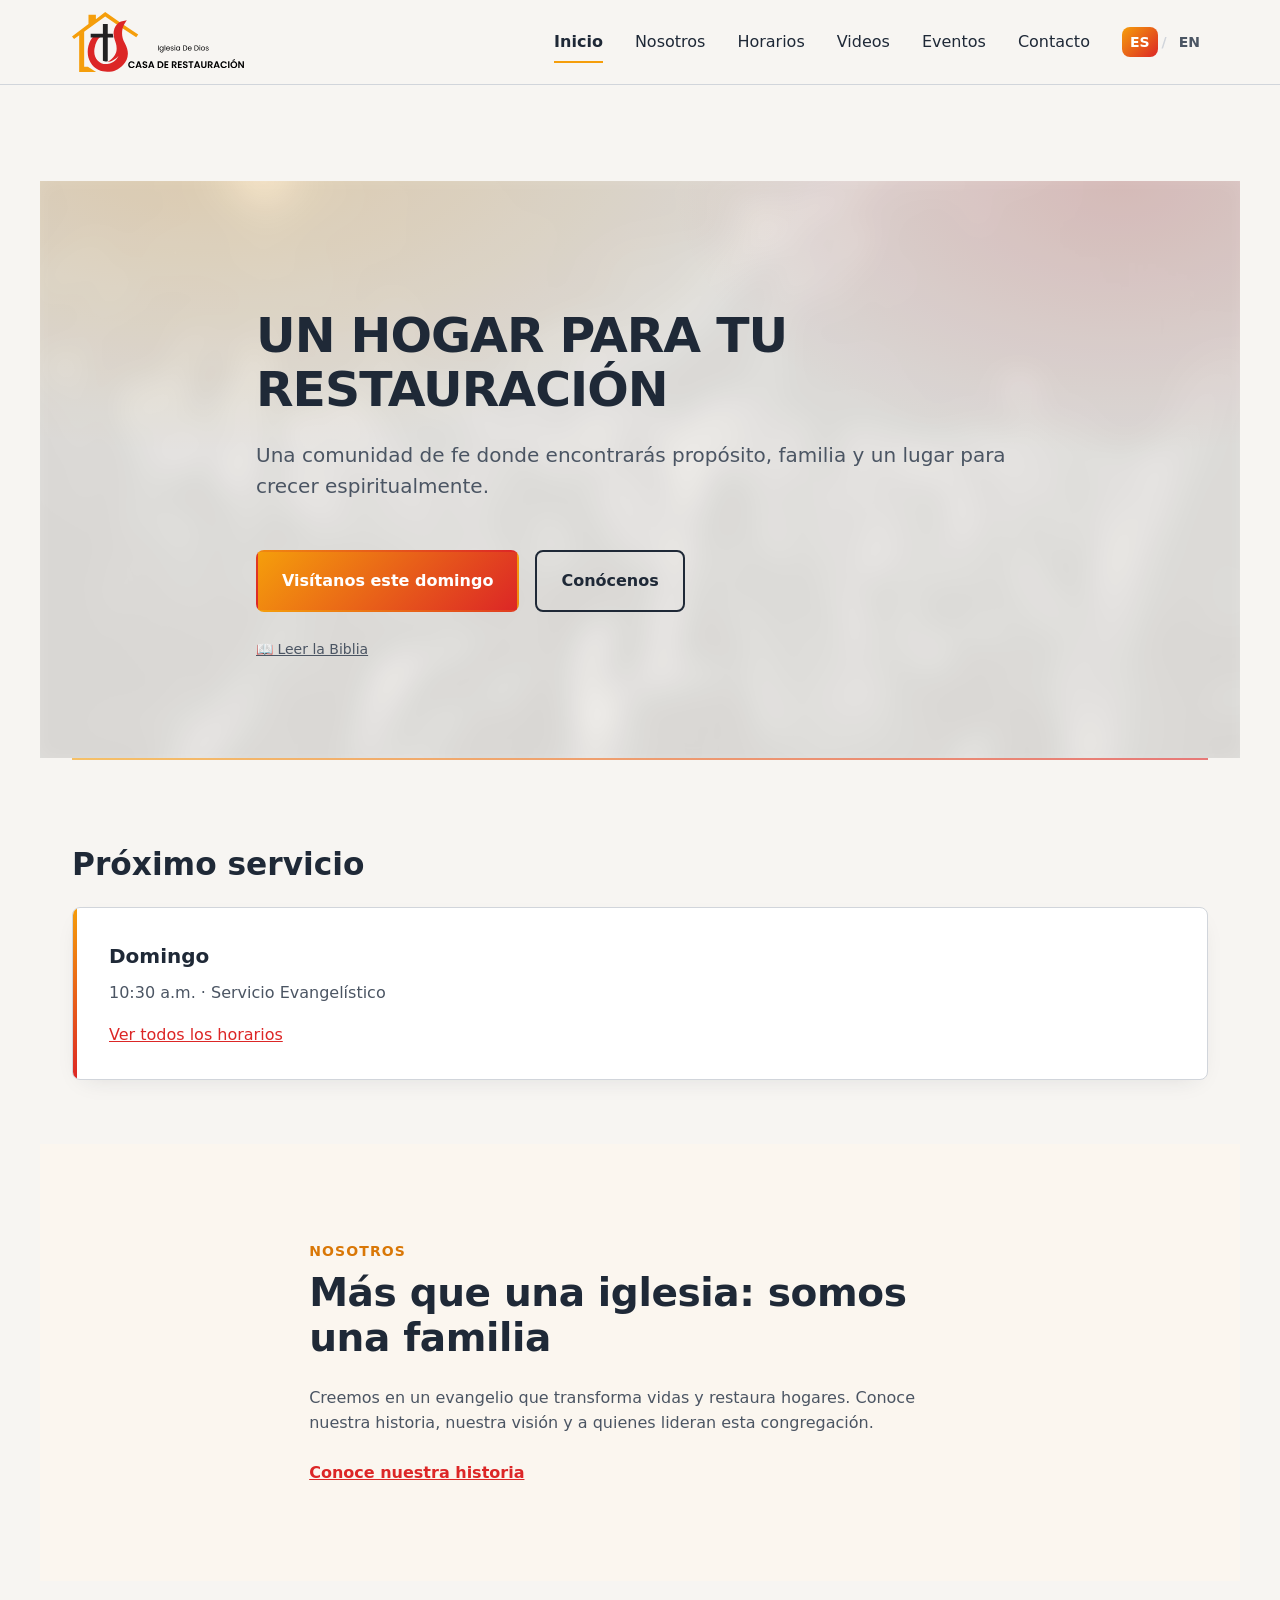
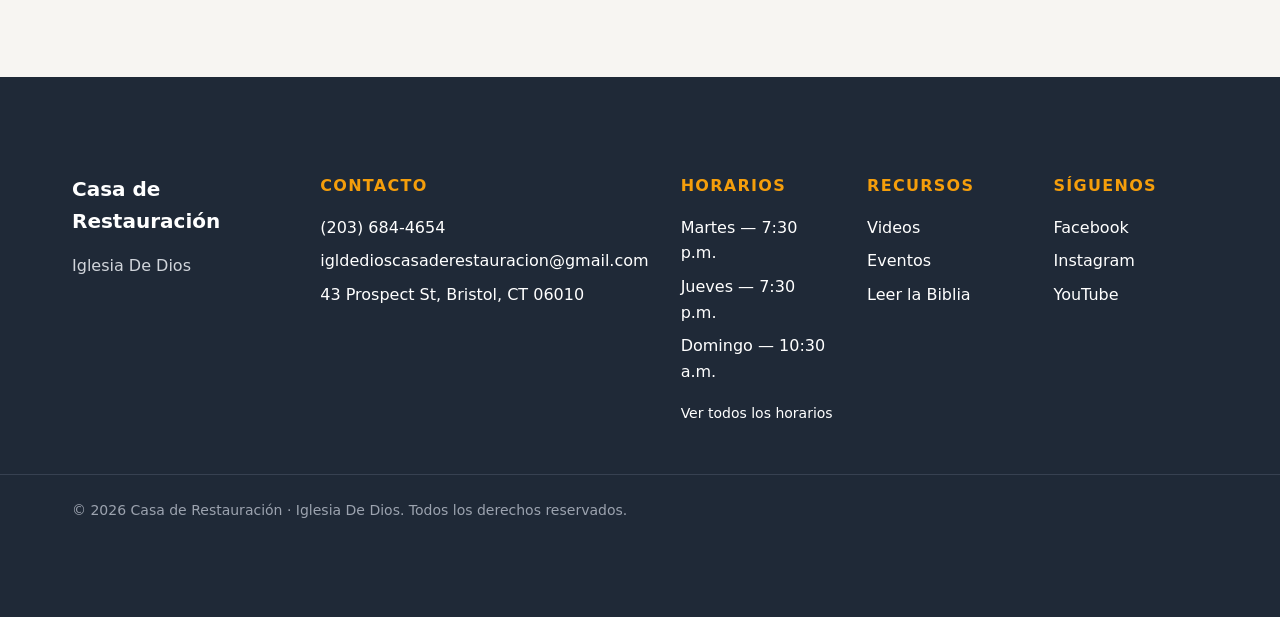
==== index.html @ dccf90e0 "Primera Version Del Sitio" ====
<!DOCTYPE html>
<html lang="es">
<head>
<meta charset="UTF-8">
<meta name="viewport" content="width=device-width, initial-scale=1.0">
<title>Casa de Restauración — Iglesia De Dios</title>

<link rel="stylesheet" href="tokens.css">
<link rel="stylesheet" href="layout.css">
<link rel="stylesheet" href="home.css">
</head>
<body>

  <a class="skip-link" href="#main-content">Saltar al contenido principal</a>

  <!-- ==========================================================
       HEADER (idéntico a layout.html — compartido en todo el sitio)
       ========================================================== -->
  <header class="site-header" data-component="Header">
    <div class="site-header__inner">

      <a class="site-header__brand" href="index.html" aria-label="Casa de Restauración — Inicio">
        <img class="site-header__logo" src="assets/logo.svg" alt="Casa de Restauración — Iglesia De Dios">
      </a>

      <button
        class="nav-toggle"
        type="button"
        aria-expanded="false"
        aria-controls="primary-navigation"
        data-nav-toggle
      >
        <span class="nav-toggle__bar"></span>
        <span class="nav-toggle__bar"></span>
        <span class="nav-toggle__bar"></span>
        <span class="visually-hidden">Abrir menú</span>
      </button>

      <div class="site-header__nav-group">
        <nav class="site-nav" id="primary-navigation" aria-label="Navegación principal" data-nav>
          <ul class="site-nav__list">
            <li><a href="index.html" aria-current="page">Inicio</a></li>
            <li><a href="nosotros.html">Nosotros</a></li>
            <li><a href="horarios.html">Horarios</a></li>
            <li><a href="videos.html">Videos</a></li>
            <li><a href="eventos.html">Eventos</a></li>
            <li><a href="contacto.html">Contacto</a></li>
          </ul>
        </nav>

        <div class="lang-switch" aria-label="Selector de idioma">
          <a href="index.html" aria-current="true" lang="es">ES</a>
          <span class="lang-switch__divider" aria-hidden="true">/</span>
          <a href="en/index.html" lang="en" hreflang="en">EN</a>
        </div>
      </div>

    </div>
  </header>

  <!-- ==========================================================
       MAIN — contenido específico del Home
       ========================================================== -->
  <main id="main-content" class="site-main">
    <div class="container">

      <!-- ======================================================
           HERO
           ====================================================== -->
      <section class="hero" data-component="Hero" aria-labelledby="hero-heading">
        <div class="hero__photo" aria-hidden="true"></div>
        <div class="hero__inner">
          <h1 id="hero-heading" class="hero__title">
            Un hogar para tu restauración
          </h1>
          <p class="hero__lead">
            Una comunidad de fe donde encontrarás propósito, familia y un lugar
            para crecer espiritualmente.
          </p>
          <div class="hero__actions">
            <a class="btn btn--primary" href="#service-highlight">
              Visítanos este domingo
            </a>
            <a class="btn btn--secondary" href="nosotros.html">
              Conócenos
            </a>
          </div>
          <p class="hero__resource">
            <a href="https://www.bible.com/" target="_blank" rel="noopener">
              📖 Leer la Biblia
            </a>
          </p>
        </div>
      </section>

      <!-- ======================================================
           SERVICE HIGHLIGHT
           Contenido poblado desde /data/horarios.json vía home.js.
           El <template> define el marcado; no hay datos fijos aquí.
           ====================================================== -->
      <section
        class="service-highlight"
        id="service-highlight"
        data-component="ServiceHighlight"
        aria-labelledby="service-highlight-heading"
      >
        <h2 id="service-highlight-heading" class="service-highlight__title">
          Próximo servicio
        </h2>

        <div
          class="service-highlight__card"
          data-service-highlight
          aria-live="polite"
        >
          <p class="service-highlight__loading" data-service-loading>
            Cargando horario…
          </p>
        </div>

        <template id="service-highlight-template">
          <p class="service-highlight__day"></p>
          <p class="service-highlight__meta"></p>
          <a class="service-highlight__link" href="horarios.html">Ver todos los horarios</a>
        </template>
      </section>

      <!-- ======================================================
           ABOUT TEASER
           ====================================================== -->
      <section class="about-teaser" data-component="AboutTeaser" aria-labelledby="about-teaser-heading">
        <div class="about-teaser__content">
          <p class="about-teaser__eyebrow">Nosotros</p>
          <h2 id="about-teaser-heading" class="about-teaser__title">
            Más que una iglesia: somos una familia
          </h2>
          <p class="about-teaser__text">
            Creemos en un evangelio que transforma vidas y restaura hogares.
            Conoce nuestra historia, nuestra visión y a quienes lideran esta
            congregación.
          </p>
          <a class="about-teaser__link" href="nosotros.html">
            Conoce nuestra historia
          </a>
        </div>
      </section>

    </div>
  </main>

  <!-- ==========================================================
       FOOTER (idéntico a layout.html)
       ========================================================== -->
  <footer class="site-footer" data-component="Footer">
    <div class="container site-footer__inner">

      <div class="site-footer__block">
        <h2 class="site-footer__heading">Casa de Restauración</h2>
        <p class="site-footer__text">Iglesia De Dios</p>
      </div>

      <div class="site-footer__block">
        <h3 class="site-footer__heading site-footer__heading--small">Contacto</h3>
        <ul class="site-footer__list">
          <li><a href="tel:+12036844654">(203) 684-4654</a></li>
          <li><a href="mailto:igldedioscasaderestauracion@gmail.com">igldedioscasaderestauracion@gmail.com</a></li>
          <li>43 Prospect St, Bristol, CT 06010</li>
        </ul>
      </div>

      <div class="site-footer__block">
        <h3 class="site-footer__heading site-footer__heading--small">Horarios</h3>
        <ul class="site-footer__list" data-footer-schedule>
          <!-- Poblado por home.js / layout.js compartido desde data/horarios.json -->
        </ul>
        <a class="site-footer__link-inline" href="horarios.html">Ver todos los horarios</a>
      </div>

      <div class="site-footer__block">
        <h3 class="site-footer__heading site-footer__heading--small">Recursos</h3>
        <ul class="site-footer__list">
          <li><a href="videos.html">Videos</a></li>
          <li><a href="eventos.html">Eventos</a></li>
          <li><a href="https://www.bible.com/" target="_blank" rel="noopener">Leer la Biblia</a></li>
        </ul>
      </div>

      <div class="site-footer__block">
        <h3 class="site-footer__heading site-footer__heading--small">Síguenos</h3>
        <ul class="site-footer__social">
          <li><a href="#" aria-label="Facebook de Casa de Restauración">Facebook</a></li>
          <li><a href="#" aria-label="Instagram de Casa de Restauración">Instagram</a></li>
          <li><a href="#" aria-label="YouTube de Casa de Restauración">YouTube</a></li>
        </ul>
      </div>

    </div>

    <div class="site-footer__legal">
      <div class="container">
        <p>&copy; <span data-current-year>2026</span> Casa de Restauración · Iglesia De Dios. Todos los derechos reservados.</p>
      </div>
    </div>
  </footer>

  <script src="layout.js"></script>
  <script src="home.js"></script>
</body>
</html>
---- tokens.css ----
/* ==========================================================================
   Casa de Restauración — Iglesia De Dios
   tokens.css — Fuente única de verdad para color, tipografía y espaciado.
   Ningún componente debe usar valores hardcodeados fuera de este archivo.
   ========================================================================== */

:root {

  /* ------------------------------------------------------------------------
     1. COLOR
     Oro y rojo son acentos (~10% combinado), nunca fondos dominantes.
     ------------------------------------------------------------------------ */

  /* Acento primario — Oro Gloria */
  --color-gold: #F59E0B;
  --color-gold-hover: #D97706;

  /* Acento secundario — Rojo Escarlata */
  --color-scarlet: #DC2626;
  --color-scarlet-hover: #B91C1C;

  /* Neutros — Gris Base */
  --color-base: #1F2937;
  --color-base-soft: #4B5563;

  /* Superficies */
  --color-surface: #FFFFFF;
  --color-surface-alt: #F9FAFB;

  /* Foco / accesibilidad */
  --color-focus: #F59E0B;

  /* Estados de formulario */
  --color-border-default: #D1D5DB;
  --color-error: #DC2626;
  --color-success: #16A34A;

  /* Fondo base del sitio — crema cálido, no blanco puro.
     Es lo que rompe la sensación de "plantilla" en todas las secciones,
     no solo en el Hero. */
  --color-cream: #F7F5F2;

  /* Superficie de firma (reservada; ya no es el fondo del Hero) */
  --color-ink: #14110F;
  --color-ink-soft: #241E1A;
  --color-on-ink: #FFFFFF;
  --color-on-ink-soft: #C9C2BA;

  /* Superficie cálida alterna — reemplaza el gris plano entre secciones */
  --color-surface-warm: #FBF6EF;

  /* Degradado de marca — la "llama" del logo, usado con moderación
     en glows, divisores de sección y el botón primario. */
  --gradient-flame: linear-gradient(135deg, var(--color-gold) 0%, var(--color-scarlet) 100%);
  --gradient-flame-soft: linear-gradient(135deg, var(--color-gold-hover) 0%, var(--color-scarlet-hover) 100%);
  --shadow-elevated: 0 20px 60px -20px rgba(220, 38, 38, 0.35);

  /* ------------------------------------------------------------------------
     2. TIPOGRAFÍA
     Escala modular: base 16px, razón 1.25 (tercera mayor).
     Tamaños en rem para respetar preferencias de zoom del usuario.
     ------------------------------------------------------------------------ */

  /* Familias (asignar la fuente real en el proyecto de fuentes) */
  --font-display: 'Sans Display', system-ui, sans-serif;
  --font-body: 'Sans Body', system-ui, sans-serif;

  /* Tamaños — desktop */
  --text-h1: 3.052rem;      /* ~49px */
  --text-h2: 2.441rem;      /* ~39px */
  --text-h3: 1.953rem;      /* ~31px */
  --text-h4: 1.25rem;       /* ~20px */
  --text-body-lg: 1.25rem;  /* ~20px */
  --text-body: 1rem;        /* 16px  — piso mínimo, nunca baja de aquí */
  --text-small: 0.875rem;   /* ~14px */
  --text-eyebrow: 0.875rem; /* ~14px */

  /* Tamaños — móvil (sobrescribir en breakpoint, ver ejemplo abajo) */
  --text-h1-mobile: 2.441rem;
  --text-h2-mobile: 1.953rem;
  --text-h3-mobile: 1.563rem;
  --text-h4-mobile: 1.125rem;
  --text-body-lg-mobile: 1.125rem;
  --text-eyebrow-mobile: 0.8125rem;

  /* Pesos */
  --font-weight-regular: 400;
  --font-weight-medium: 500;
  --font-weight-semibold: 600;
  --font-weight-bold: 700;

  /* Line-height */
  --leading-h1: 1.1;
  --leading-h2: 1.15;
  --leading-h3: 1.2;
  --leading-h4: 1.3;
  --leading-body: 1.6;
  --leading-body-lg: 1.55;
  --leading-small: 1.5;
  --leading-eyebrow: 1.2;

  /* Letter-spacing */
  --tracking-h1: -0.02em;
  --tracking-h2: -0.01em;
  --tracking-h3: 0em;
  --tracking-body: 0em;
  --tracking-small: 0.01em;
  --tracking-eyebrow: 0.08em;

  /* Ancho máximo de lectura */
  --measure-max: 65ch;

  /* ------------------------------------------------------------------------
     3. ESPACIADO
     Sistema en base 8px. Prohibido usar valores fuera de esta escala.
     ------------------------------------------------------------------------ */

  --space-1: 0.25rem;  /* 4px  — ajustes micro (icono ↔ texto) */
  --space-2: 0.5rem;   /* 8px  — interior de badges, gaps mínimos */
  --space-3: 1rem;     /* 16px — padding interno de botones e inputs */
  --space-4: 1.5rem;   /* 24px — padding interno de tarjetas */
  --space-5: 2rem;     /* 32px — separación entre bloques de una sección */
  --space-6: 3rem;     /* 48px — margen entre subsecciones */
  --space-7: 4rem;     /* 64px — padding vertical de sección (móvil) */
  --space-8: 6rem;     /* 96px — padding vertical de sección (desktop) */
  --space-9: 8rem;     /* 128px — separación hero / momentos de respiro */

  /* ------------------------------------------------------------------------
     4. LAYOUT
     ------------------------------------------------------------------------ */

  --container-max: 1200px;
  --container-padding-mobile: var(--space-4);
  --container-padding-desktop: var(--space-5);

  /* ------------------------------------------------------------------------
     5. INTERACCIÓN
     ------------------------------------------------------------------------ */

  --transition-interactive: all 150ms ease-out;
  --radius-default: 8px;
  --focus-ring: 3px solid var(--color-focus);
  --focus-ring-offset: 2px;
  --tap-target-min: 44px;
}

/* ==========================================================================
   Ajuste responsivo de escala tipográfica.
   Ejemplo de aplicación — el componente consume --text-h1, etc.,
   y este breakpoint reasigna el valor mobile al token base.
   ========================================================================== */
@media (max-width: 768px) {
  :root {
    --text-h1: var(--text-h1-mobile);
    --text-h2: var(--text-h2-mobile);
    --text-h3: var(--text-h3-mobile);
    --text-h4: var(--text-h4-mobile);
    --text-body-lg: var(--text-body-lg-mobile);
    --text-eyebrow: var(--text-eyebrow-mobile);
  }
}

/* ==========================================================================
   Accesibilidad — respeta la preferencia de movimiento reducido.
   ========================================================================== */
@media (prefers-reduced-motion: reduce) {
  :root {
    --transition-interactive: none;
  }
}
---- layout.css ----
/* ==========================================================================
   layout.css — Header, contenedor principal y Footer.
   Toda medida, color y tipografía proviene de tokens.css.
   No se introducen valores mágicos en este archivo.
   ========================================================================== */

/* --------------------------------------------------------------------------
   Reset mínimo + base
   -------------------------------------------------------------------------- */
*, *::before, *::after { box-sizing: border-box; }

body {
  margin: 0;
  font-family: var(--font-body);
  font-size: var(--text-body);
  line-height: var(--leading-body);
  color: var(--color-base);
  /* Crema cálido en todo el sitio — el Hero añade su propio resplandor
     de color arriba, que se desvanece hacia este mismo tono. */
  background: var(--color-cream);
}

.visually-hidden {
  position: absolute;
  width: 1px; height: 1px;
  padding: 0; margin: -1px;
  overflow: hidden;
  clip: rect(0, 0, 0, 0);
  white-space: nowrap;
  border: 0;
}

.skip-link {
  position: absolute;
  left: var(--space-3);
  top: -100px;
  background: var(--color-base);
  color: var(--color-surface);
  padding: var(--space-2) var(--space-4);
  border-radius: var(--radius-default);
  z-index: 100;
  transition: var(--transition-interactive);
}
.skip-link:focus {
  top: var(--space-3);
  outline: var(--focus-ring);
  outline-offset: var(--focus-ring-offset);
}

/* --------------------------------------------------------------------------
   Contenedor principal — regla única de ancho para todo el sitio
   -------------------------------------------------------------------------- */
.container {
  max-width: var(--container-max);
  margin-inline: auto;
  padding-inline: var(--container-padding-mobile);
}

@media (min-width: 768px) {
  .container {
    padding-inline: var(--container-padding-desktop);
  }
}

/* --------------------------------------------------------------------------
   HEADER — sticky
   -------------------------------------------------------------------------- */
.site-header {
  position: sticky;
  top: 0;
  z-index: 50;
  background: rgba(247, 245, 242, 0.92);
  backdrop-filter: blur(8px);
  border-bottom: 1px solid var(--color-border-default);
}

.site-header__inner {
  max-width: var(--container-max);
  margin-inline: auto;
  padding-inline: var(--container-padding-mobile);
  height: 84px;
  display: flex;
  align-items: center;
  justify-content: space-between;
  gap: var(--space-4);
}

.site-header__nav-group {
  display: flex;
  align-items: center;
  gap: var(--space-5);
}

@media (min-width: 768px) {
  .site-header__inner {
    padding-inline: var(--container-padding-desktop);
  }
}

.site-header__brand {
  display: flex;
  align-items: center;
  gap: var(--space-2);
  text-decoration: none;
  color: var(--color-base);
  flex-shrink: 0;
}

.site-header__logo {
  height: 60px;
  width: auto;
  display: block;
}

/* --------------------------------------------------------------------------
   Navegación primaria
   -------------------------------------------------------------------------- */
.site-nav__list {
  list-style: none;
  display: flex;
  gap: var(--space-5);
  margin: 0;
  padding: 0;
}

.site-nav__list a {
  position: relative;
  display: inline-block;
  padding-block: var(--space-2);
  color: var(--color-base);
  text-decoration: none;
  font-weight: var(--font-weight-medium);
  font-size: var(--text-body);
  transition: var(--transition-interactive);
}

/* Subrayado oro animado — crece de 0 a 100% en hover */
.site-nav__list a::after {
  content: "";
  position: absolute;
  left: 0;
  bottom: 0;
  height: 2px;
  width: 0%;
  background: var(--color-gold);
  transition: var(--transition-interactive);
}

.site-nav__list a:hover::after {
  width: 100%;
}

/* Página actual — subrayado persistente + peso mayor */
.site-nav__list a[aria-current="page"] {
  font-weight: var(--font-weight-semibold);
}
.site-nav__list a[aria-current="page"]::after {
  width: 100%;
}

.site-nav__list a:focus-visible {
  outline: var(--focus-ring);
  outline-offset: var(--focus-ring-offset);
  border-radius: 2px;
}

/* --------------------------------------------------------------------------
   Toggle de menú móvil
   -------------------------------------------------------------------------- */
.nav-toggle {
  display: none;
  flex-direction: column;
  justify-content: center;
  gap: 5px;
  width: var(--tap-target-min);
  height: var(--tap-target-min);
  background: none;
  border: none;
  cursor: pointer;
}

.nav-toggle__bar {
  width: 24px;
  height: 2px;
  background: var(--color-base);
  transition: var(--transition-interactive);
}

.nav-toggle:focus-visible {
  outline: var(--focus-ring);
  outline-offset: var(--focus-ring-offset);
}

@media (max-width: 767px) {
  .nav-toggle { display: flex; }

  .site-nav {
    position: absolute;
    top: 84px;
    left: 0;
    right: 0;
    background: var(--color-surface);
    border-bottom: 1px solid var(--color-border-default);
    max-height: 0;
    overflow: hidden;
    transition: var(--transition-interactive);
  }

  .site-nav[data-open="true"] {
    max-height: 320px;
  }

  .site-nav__list {
    flex-direction: column;
    gap: 0;
    padding: var(--space-3) var(--container-padding-mobile) var(--space-4);
  }

  .site-nav__list a {
    display: block;
    padding-block: var(--space-3);
  }
}

/* --------------------------------------------------------------------------
   LANGUAGE SWITCH — selector ES / EN en el header
   -------------------------------------------------------------------------- */
.lang-switch {
  display: flex;
  align-items: center;
  gap: var(--space-1);
  font-size: var(--text-small);
  font-weight: var(--font-weight-semibold);
}

.lang-switch a {
  padding: var(--space-1) var(--space-2);
  border-radius: var(--radius-default);
  color: var(--color-base-soft);
  text-decoration: none;
  transition: var(--transition-interactive);
}

.lang-switch a:hover {
  color: var(--color-scarlet);
}

.lang-switch a:focus-visible {
  outline: var(--focus-ring);
  outline-offset: var(--focus-ring-offset);
}

.lang-switch a[aria-current="true"] {
  color: var(--color-surface);
  background: var(--gradient-flame);
}

.lang-switch__divider {
  color: var(--color-border-default);
}

/* --------------------------------------------------------------------------
   BUTTON — componente compartido (Home, CTABand de páginas internas, etc.)
   -------------------------------------------------------------------------- */
.btn {
  display: inline-flex;
  align-items: center;
  justify-content: center;
  min-height: var(--tap-target-min);
  padding: var(--space-3) var(--space-4);
  border-radius: var(--radius-default);
  font-weight: var(--font-weight-semibold);
  text-decoration: none;
  font-size: var(--text-body);
  transition: var(--transition-interactive);
  border: 2px solid transparent;
  cursor: pointer;
}

.btn--primary {
  background: var(--gradient-flame);
  color: var(--color-on-ink);
}
.btn--primary:hover {
  background: var(--gradient-flame-soft);
  transform: translateY(-1px);
  box-shadow: var(--shadow-elevated);
}
.btn--primary:active {
  transform: translateY(0);
  box-shadow: none;
}
.btn--primary:focus-visible {
  outline: var(--focus-ring);
  outline-offset: var(--focus-ring-offset);
}

.btn--secondary {
  background: transparent;
  border-color: var(--color-base);
  color: var(--color-base);
}
.btn--secondary:hover {
  background: var(--color-base);
  color: var(--color-surface);
}
.btn--secondary:active {
  background: #111827;
}
.btn--secondary:focus-visible {
  outline: var(--focus-ring);
  outline-offset: var(--focus-ring-offset);
}

/* Variante para uso sobre --color-ink (ej. Hero): invierte el contraste */
.btn--on-ink {
  border-color: var(--color-on-ink-soft);
  color: var(--color-on-ink);
}
.btn--on-ink:hover {
  background: var(--color-on-ink);
  color: var(--color-ink);
}
.btn--on-ink:active {
  background: var(--color-on-ink-soft);
}

/* --------------------------------------------------------------------------
   PAGE HEADER + BREADCRUMB — compartido por todas las páginas internas
   -------------------------------------------------------------------------- */
.breadcrumb {
  display: flex;
  gap: var(--space-2);
  align-items: center;
  font-size: var(--text-small);
  color: var(--color-base-soft);
  margin-bottom: var(--space-4);
}

.breadcrumb a {
  color: var(--color-base-soft);
  text-decoration: none;
  transition: var(--transition-interactive);
}
.breadcrumb a:hover {
  color: var(--color-scarlet);
}
.breadcrumb a:focus-visible {
  outline: var(--focus-ring);
  outline-offset: var(--focus-ring-offset);
}

.breadcrumb [aria-current="page"] {
  color: var(--color-base);
  font-weight: var(--font-weight-medium);
}

.page-header {
  max-width: var(--measure-max);
  padding-block-end: var(--space-6);
}

.page-header__title {
  font-family: var(--font-display);
  font-size: var(--text-h1);
  font-weight: var(--font-weight-bold);
  line-height: var(--leading-h1);
  letter-spacing: var(--tracking-h1);
  color: var(--color-base);
  margin: 0 0 var(--space-3);
}

.page-header__lead {
  font-size: var(--text-body-lg);
  line-height: var(--leading-body-lg);
  color: var(--color-base-soft);
  margin: 0;
}

/* --------------------------------------------------------------------------
   CTA BAND — cierre estándar compartido por páginas internas
   -------------------------------------------------------------------------- */
.cta-band {
  padding-block: var(--space-8);
  position: relative;
  text-align: center;
}
.cta-band::before {
  content: "";
  position: absolute;
  top: 0; left: 0; right: 0;
  height: 2px;
  background: var(--gradient-flame);
  opacity: 0.6;
}

.cta-band__title {
  font-family: var(--font-display);
  font-size: var(--text-h3);
  font-weight: var(--font-weight-semibold);
  color: var(--color-base);
  margin: 0 0 var(--space-2);
}

.cta-band__text {
  font-size: var(--text-body);
  color: var(--color-base-soft);
  margin: 0 0 var(--space-5);
}

/* --------------------------------------------------------------------------
   MAIN
   -------------------------------------------------------------------------- */
.site-main {
  padding-block: var(--space-7);
}

@media (min-width: 1024px) {
  .site-main {
    padding-block: var(--space-8);
  }
}

/* --------------------------------------------------------------------------
   FOOTER
   -------------------------------------------------------------------------- */
.site-footer {
  background: var(--color-base);
  color: var(--color-surface);
  padding-block: var(--space-8);
}

.site-footer__inner {
  display: grid;
  grid-template-columns: 1fr;
  gap: var(--space-6);
}

@media (min-width: 768px) {
  .site-footer__inner {
    grid-template-columns: 1.4fr 1fr 1fr;
    gap: var(--space-5);
  }
}

@media (min-width: 1024px) {
  .site-footer__inner {
    grid-template-columns: 1.4fr 1fr 1fr 1fr 1fr;
  }
}

.site-footer__heading {
  font-family: var(--font-display);
  font-size: var(--text-h4);
  font-weight: var(--font-weight-semibold);
  margin: 0 0 var(--space-3);
  color: var(--color-surface);
}

.site-footer__heading--small {
  font-size: var(--text-body);
  text-transform: uppercase;
  letter-spacing: var(--tracking-eyebrow);
  color: var(--color-gold);
}

.site-footer__text {
  margin: 0;
  color: #D1D5DB;
}

.site-footer__list,
.site-footer__social {
  list-style: none;
  margin: 0 0 var(--space-3);
  padding: 0;
  display: flex;
  flex-direction: column;
  gap: var(--space-2);
}

.site-footer__list a,
.site-footer__social a,
.site-footer__link-inline {
  color: var(--color-surface);
  text-decoration: none;
  border-bottom: 1px solid transparent;
  transition: var(--transition-interactive);
}

.site-footer__list a:hover,
.site-footer__social a:hover,
.site-footer__link-inline:hover {
  color: var(--color-gold);
  border-bottom-color: var(--color-gold);
}

.site-footer__list a:focus-visible,
.site-footer__social a:focus-visible,
.site-footer__link-inline:focus-visible {
  outline: var(--focus-ring);
  outline-offset: var(--focus-ring-offset);
}

.site-footer__link-inline {
  display: inline-block;
  font-size: var(--text-small);
}

.site-footer__legal {
  border-top: 1px solid #374151;
  margin-top: var(--space-6);
  padding-top: var(--space-4);
}

.site-footer__legal p {
  margin: 0;
  font-size: var(--text-small);
  color: #9CA3AF;
}
---- home.css ----
/* ==========================================================================
   home.css — Estilos específicos de la página Home.
   Header/Footer viven en layout.css; este archivo solo cubre
   Hero, ServiceHighlight y AboutTeaser.
   ========================================================================== */

/* --------------------------------------------------------------------------
   HERO
   Fondo crema con dos resplandores suaves (oro y escarlata) posicionados
   arriba, que se desvanecen hacia el mismo crema del resto del sitio.
   Esta transición de color es la firma visual de la página.
   -------------------------------------------------------------------------- */
.hero {
  position: relative;
  overflow: hidden;
  max-width: none;
  margin-inline: calc(-1 * var(--container-padding-mobile));
  padding: var(--space-9) var(--container-padding-mobile) var(--space-8);
  background:
    radial-gradient(1100px 600px at 15% -10%, rgba(245, 158, 11, 0.22), transparent 55%),
    radial-gradient(900px 550px at 90% 0%, rgba(220, 38, 38, 0.16), transparent 50%),
    var(--color-cream);
  color: var(--color-base);
}

@media (min-width: 768px) {
  .hero {
    margin-inline: calc(-1 * var(--container-padding-desktop));
    padding-inline: var(--container-padding-desktop);
  }
}

/* Capa de fotografía: muy desenfocada y tenue, en escala de grises,
   mezclada por "multiply" para que se funda con el crema en vez de
   verse como una foto pegada encima. */
.hero__photo {
  position: absolute;
  inset: -20px;
  background: url('assets/hero-bg.jpg') center 30% / cover no-repeat;
  filter: blur(16px) grayscale(1) contrast(1.05);
  opacity: 0.12;
  mix-blend-mode: multiply;
  z-index: 0;
}

.hero__inner {
  position: relative;
  z-index: 1;
  max-width: 48rem;
  margin-inline: auto;
}

.hero__eyebrow {
  font-size: var(--text-eyebrow);
  font-weight: var(--font-weight-semibold);
  letter-spacing: var(--tracking-eyebrow);
  text-transform: uppercase;
  color: var(--color-scarlet);
  margin: 0 0 var(--space-3);
}

.hero__title {
  font-family: var(--font-display);
  font-size: var(--text-h1);
  font-weight: var(--font-weight-bold);
  line-height: var(--leading-h1);
  letter-spacing: var(--tracking-h1);
  text-transform: uppercase;
  color: var(--color-base);
  margin: 0 0 var(--space-4);
}

.hero__lead {
  font-size: var(--text-body-lg);
  line-height: var(--leading-body-lg);
  color: var(--color-base-soft);
  max-width: var(--measure-max);
  margin: 0 0 var(--space-6);
}

.hero__actions {
  display: flex;
  flex-wrap: wrap;
  gap: var(--space-3);
}

.hero__resource {
  margin: var(--space-4) 0 0;
}

.hero__resource a {
  color: var(--color-base-soft);
  font-size: var(--text-small);
  font-weight: var(--font-weight-medium);
  text-decoration: underline;
  transition: var(--transition-interactive);
}
.hero__resource a:hover {
  color: var(--color-scarlet);
}
.hero__resource a:focus-visible {
  outline: var(--focus-ring);
  outline-offset: var(--focus-ring-offset);
}

/* Los estilos de .btn (componente compartido) ahora viven en layout.css,
   ya que se usan tanto en el Home como en el CTABand de páginas internas. */

/* --------------------------------------------------------------------------
   SERVICE HIGHLIGHT
   -------------------------------------------------------------------------- */
.service-highlight {
  padding-block: var(--space-7);
  position: relative;
}

/* Divisor de firma — reemplaza el hairline gris genérico */
.service-highlight::before {
  content: "";
  position: absolute;
  top: 0;
  left: 0;
  right: 0;
  height: 2px;
  background: var(--gradient-flame);
  opacity: 0.6;
}

.service-highlight__title {
  font-family: var(--font-display);
  font-size: var(--text-h3);
  font-weight: var(--font-weight-semibold);
  line-height: var(--leading-h3);
  color: var(--color-base);
  margin: var(--space-4) 0 var(--space-4);
}

.service-highlight__card {
  position: relative;
  background: var(--color-surface);
  border: 1px solid var(--color-border-default);
  border-radius: var(--radius-default);
  padding: var(--space-5) var(--space-5) var(--space-5) calc(var(--space-5) + var(--space-1));
  display: flex;
  flex-direction: column;
  gap: var(--space-2);
  box-shadow: 0 8px 24px -12px rgba(31, 41, 55, 0.15);
  overflow: hidden;
}

.service-highlight__card::before {
  content: "";
  position: absolute;
  top: 0;
  left: 0;
  bottom: 0;
  width: 4px;
  background: var(--gradient-flame);
}

.service-highlight__loading {
  margin: 0;
  color: var(--color-base-soft);
  font-size: var(--text-small);
}

.service-highlight__day {
  font-family: var(--font-display);
  font-size: var(--text-h4);
  font-weight: var(--font-weight-semibold);
  color: var(--color-base);
  margin: 0;
}

.service-highlight__meta {
  font-size: var(--text-body);
  color: var(--color-base-soft);
  margin: 0;
}

.service-highlight__link {
  align-self: flex-start;
  margin-top: var(--space-2);
  color: var(--color-scarlet);
  font-weight: var(--font-weight-medium);
  text-decoration: underline;
  transition: var(--transition-interactive);
}
.service-highlight__link:hover {
  color: var(--color-scarlet-hover);
}
.service-highlight__link:focus-visible {
  outline: var(--focus-ring);
  outline-offset: var(--focus-ring-offset);
}

/* Estado de error — mismo componente, distinto contenido inyectado por home.js */
.service-highlight__error {
  margin: 0;
  color: var(--color-error);
  font-size: var(--text-small);
}

/* --------------------------------------------------------------------------
   ABOUT TEASER
   -------------------------------------------------------------------------- */
.about-teaser {
  padding-block: var(--space-8);
  margin-inline: calc(-1 * var(--container-padding-mobile));
  padding-inline: var(--container-padding-mobile);
  background: var(--color-surface-warm);
}

@media (min-width: 768px) {
  .about-teaser {
    margin-inline: calc(-1 * var(--container-padding-desktop));
    padding-inline: var(--container-padding-desktop);
  }
}

.about-teaser__content {
  max-width: var(--measure-max);
  margin-inline: auto;
}

.about-teaser__eyebrow {
  font-size: var(--text-eyebrow);
  font-weight: var(--font-weight-semibold);
  letter-spacing: var(--tracking-eyebrow);
  text-transform: uppercase;
  color: var(--color-gold-hover);
  margin: 0 0 var(--space-2);
}

.about-teaser__title {
  font-family: var(--font-display);
  font-size: var(--text-h2);
  font-weight: var(--font-weight-bold);
  line-height: var(--leading-h2);
  letter-spacing: var(--tracking-h2);
  color: var(--color-base);
  margin: 0 0 var(--space-4);
}

.about-teaser__text {
  font-size: var(--text-body);
  line-height: var(--leading-body);
  color: var(--color-base-soft);
  margin: 0 0 var(--space-4);
}

.about-teaser__link {
  color: var(--color-scarlet);
  font-weight: var(--font-weight-semibold);
  text-decoration: underline;
  transition: var(--transition-interactive);
}
.about-teaser__link:hover {
  color: var(--color-scarlet-hover);
}
.about-teaser__link:focus-visible {
  outline: var(--focus-ring);
  outline-offset: var(--focus-ring-offset);
}
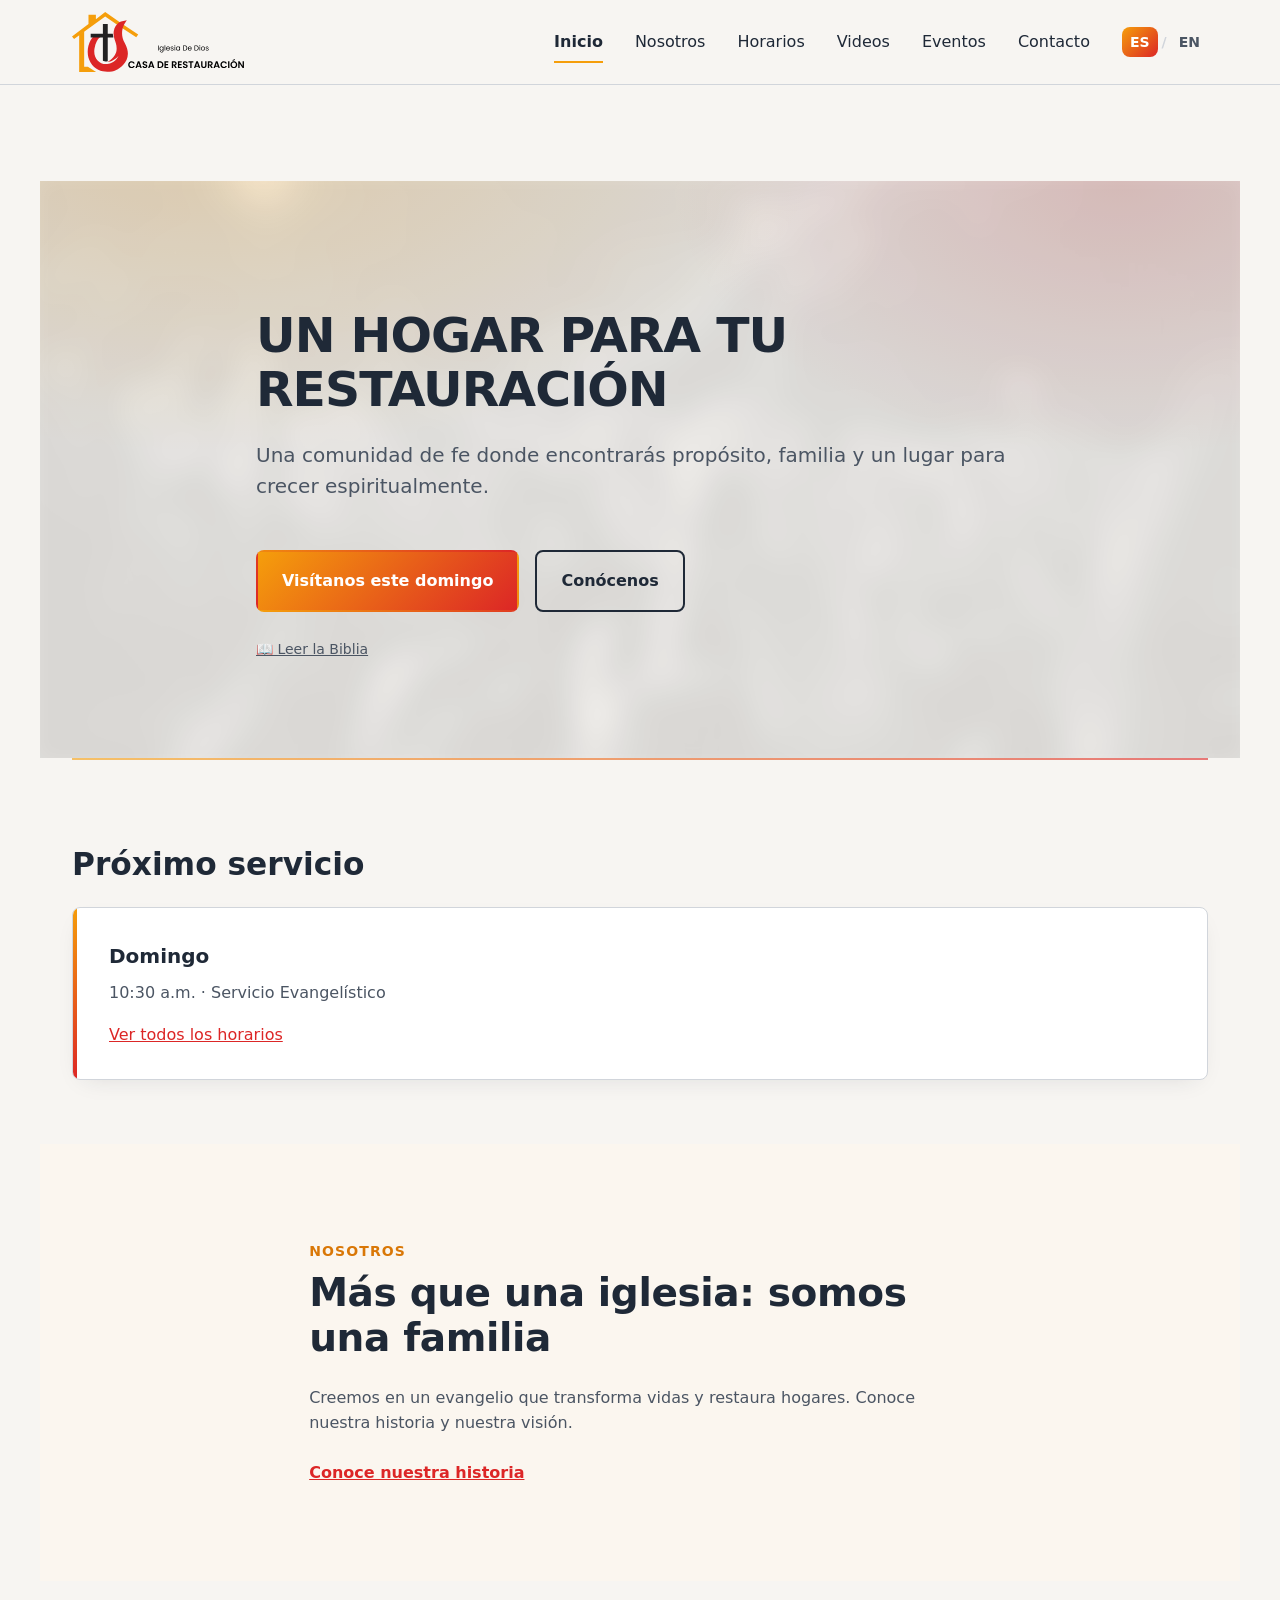
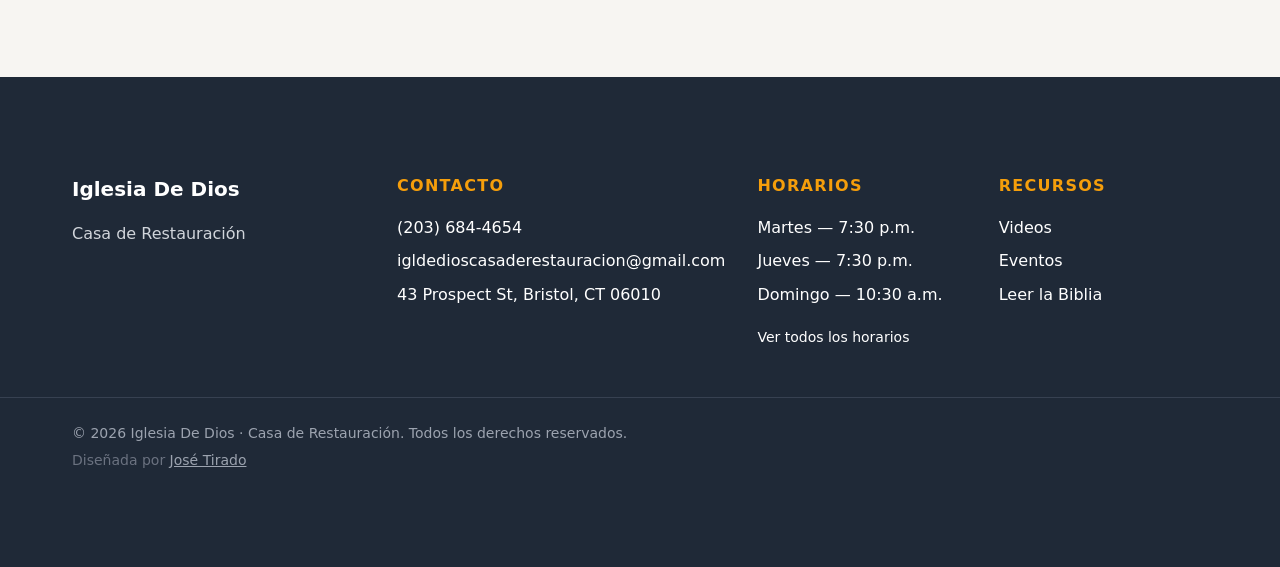
==== commit dc4dd193: "Mision, vision, creencias reales y ajustes de footer" ====
--- a/index.html
+++ b/index.html
@@ -136,8 +136,7 @@
           </h2>
           <p class="about-teaser__text">
             Creemos en un evangelio que transforma vidas y restaura hogares.
-            Conoce nuestra historia, nuestra visión y a quienes lideran esta
-            congregación.
+            Conoce nuestra historia y nuestra visión.
           </p>
           <a class="about-teaser__link" href="nosotros.html">
             Conoce nuestra historia
@@ -155,8 +154,8 @@
     <div class="container site-footer__inner">
 
       <div class="site-footer__block">
-        <h2 class="site-footer__heading">Casa de Restauración</h2>
-        <p class="site-footer__text">Iglesia De Dios</p>
+        <h2 class="site-footer__heading">Iglesia De Dios</h2>
+        <p class="site-footer__text">Casa de Restauración</p>
       </div>
 
       <div class="site-footer__block">
@@ -185,20 +184,12 @@
         </ul>
       </div>
 
-      <div class="site-footer__block">
-        <h3 class="site-footer__heading site-footer__heading--small">Síguenos</h3>
-        <ul class="site-footer__social">
-          <li><a href="#" aria-label="Facebook de Casa de Restauración">Facebook</a></li>
-          <li><a href="#" aria-label="Instagram de Casa de Restauración">Instagram</a></li>
-          <li><a href="#" aria-label="YouTube de Casa de Restauración">YouTube</a></li>
-        </ul>
-      </div>
 
     </div>
 
     <div class="site-footer__legal">
       <div class="container">
-        <p>&copy; <span data-current-year>2026</span> Casa de Restauración · Iglesia De Dios. Todos los derechos reservados.</p>
+        <p>&copy; <span data-current-year>2026</span> Iglesia De Dios · Casa de Restauración. Todos los derechos reservados.<br class="site-footer__legal-break"><span class="site-footer__credit">Diseñada por <a href="mailto:jl.tir777@gmail.com">José Tirado</a></span></p>
       </div>
     </div>
   </footer>
--- a/layout.css
+++ b/layout.css
@@ -445,7 +445,7 @@
 
 @media (min-width: 1024px) {
   .site-footer__inner {
-    grid-template-columns: 1.4fr 1fr 1fr 1fr 1fr;
+    grid-template-columns: 1.4fr 1fr 1fr 1fr;
   }
 }
 
@@ -517,4 +517,29 @@
   margin: 0;
   font-size: var(--text-small);
   color: #9CA3AF;
-}
+  line-height: 1.6;
+}
+
+.site-footer__legal-break {
+  display: block;
+  content: "";
+  margin-top: var(--space-1);
+}
+
+.site-footer__credit {
+  font-size: var(--text-small);
+  color: #6B7280;
+}
+
+.site-footer__credit a {
+  color: #9CA3AF;
+  text-decoration: underline;
+  transition: var(--transition-interactive);
+}
+.site-footer__credit a:hover {
+  color: var(--color-gold);
+}
+.site-footer__credit a:focus-visible {
+  outline: var(--focus-ring);
+  outline-offset: var(--focus-ring-offset);
+}
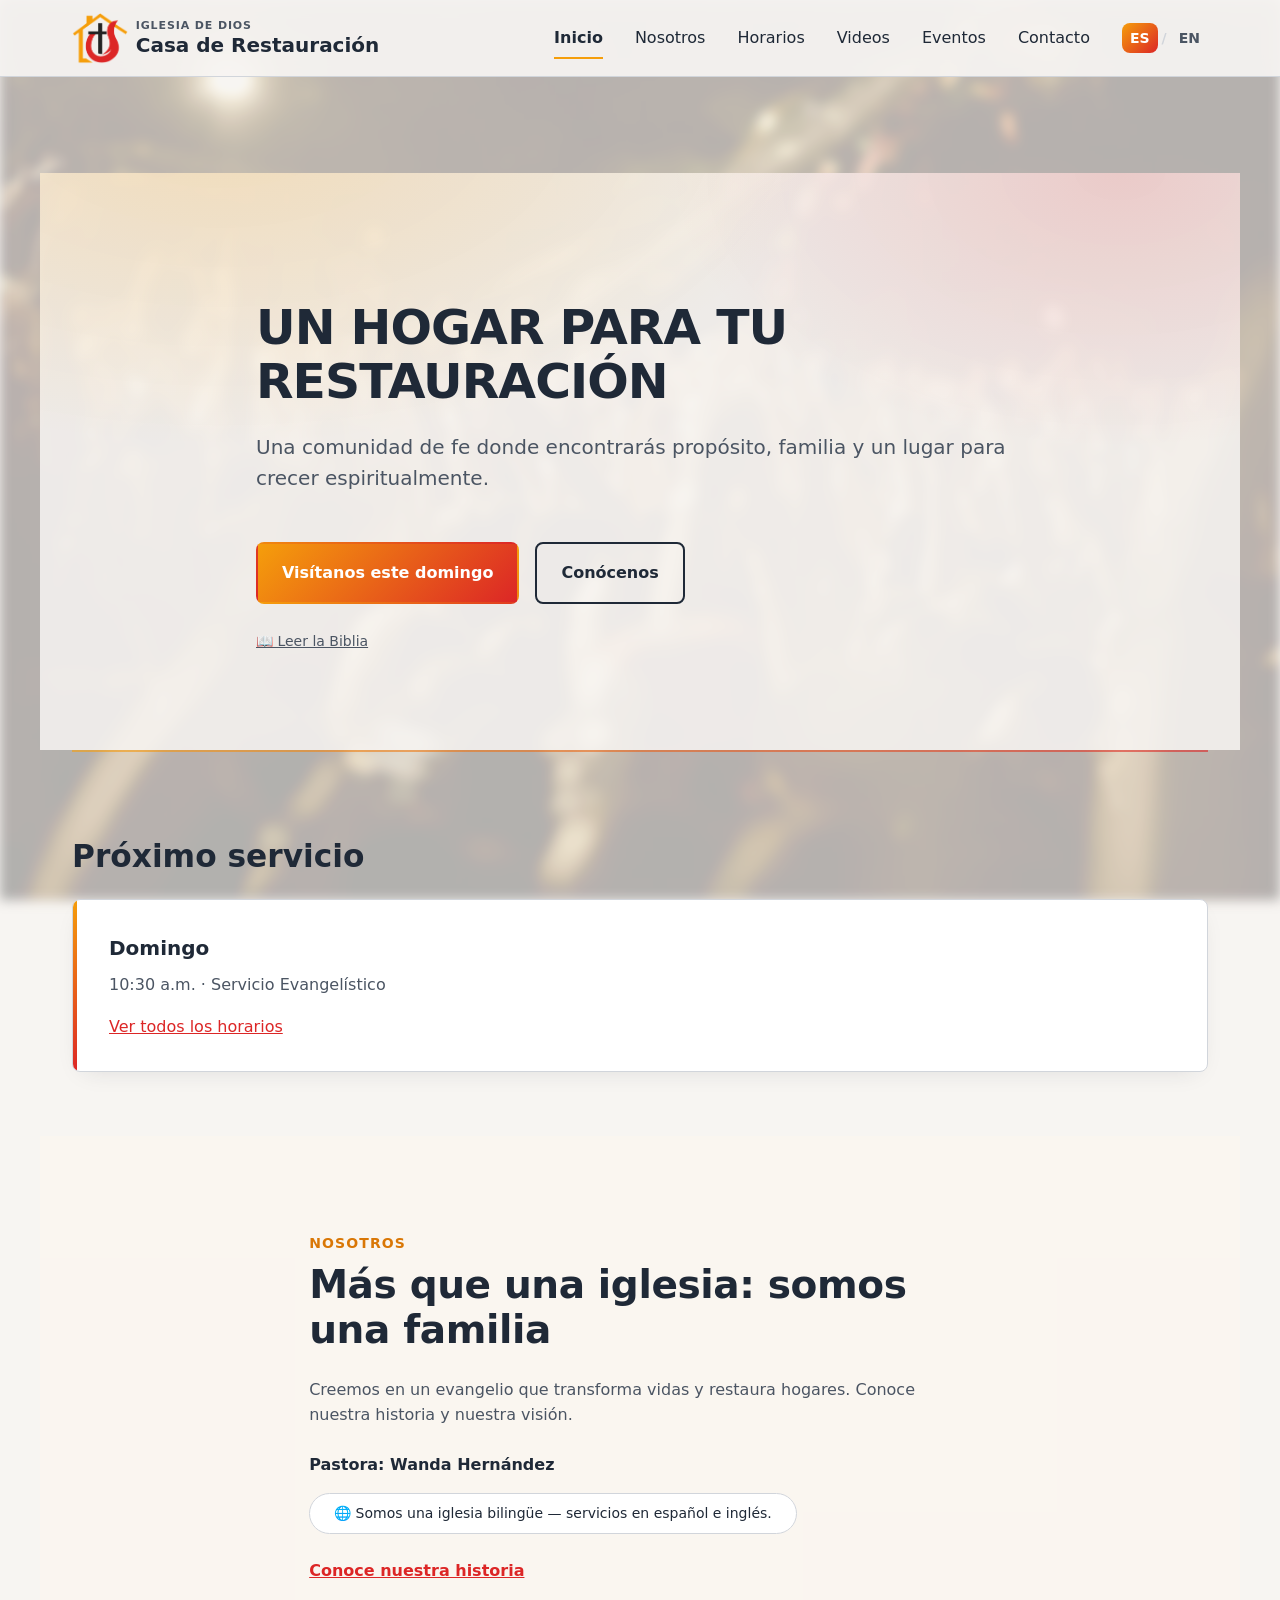
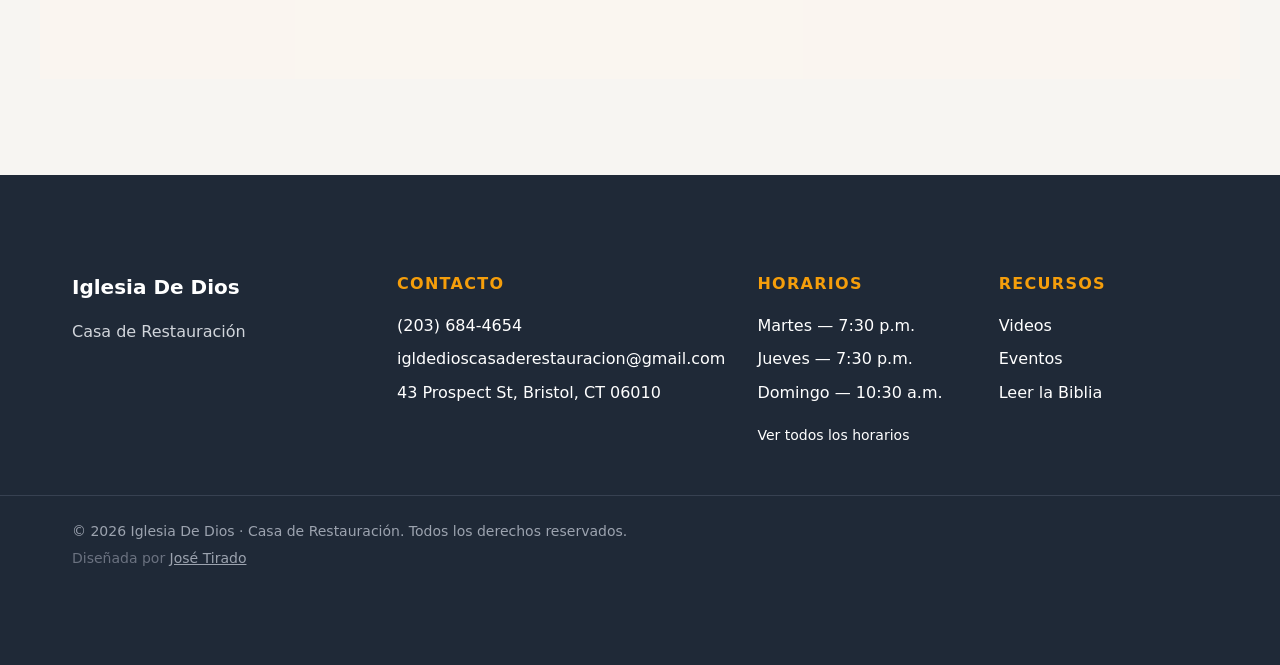
==== commit a98d5d63: "Efecto Parallax, cambio en el logo y agregue nombre de la pastora" ====
--- a/index.html
+++ b/index.html
@@ -11,6 +11,8 @@
 </head>
 <body>
 
+  <div class="site-bg-photo" aria-hidden="true"></div>
+
   <a class="skip-link" href="#main-content">Saltar al contenido principal</a>
 
   <!-- ==========================================================
@@ -20,7 +22,11 @@
     <div class="site-header__inner">
 
       <a class="site-header__brand" href="index.html" aria-label="Casa de Restauración — Inicio">
-        <img class="site-header__logo" src="assets/logo.svg" alt="Casa de Restauración — Iglesia De Dios">
+        <img class="site-header__logo" src="assets/logo-icon.png" alt="">
+        <span class="site-header__brand-text">
+          <span class="site-header__brand-text-small">Iglesia De Dios</span>
+          <span class="site-header__brand-text-large">Casa de Restauración</span>
+        </span>
       </a>
 
       <button
@@ -68,7 +74,6 @@
            HERO
            ====================================================== -->
       <section class="hero" data-component="Hero" aria-labelledby="hero-heading">
-        <div class="hero__photo" aria-hidden="true"></div>
         <div class="hero__inner">
           <h1 id="hero-heading" class="hero__title">
             Un hogar para tu restauración
@@ -138,6 +143,8 @@
             Creemos en un evangelio que transforma vidas y restaura hogares.
             Conoce nuestra historia y nuestra visión.
           </p>
+          <p class="about-teaser__pastor">Pastora: Wanda Hernández</p>
+          <p class="about-teaser__bilingual">🌐 Somos una iglesia bilingüe — servicios en español e inglés.</p>
           <a class="about-teaser__link" href="nosotros.html">
             Conoce nuestra historia
           </a>
--- a/layout.css
+++ b/layout.css
@@ -78,7 +78,7 @@
   max-width: var(--container-max);
   margin-inline: auto;
   padding-inline: var(--container-padding-mobile);
-  height: 84px;
+  height: 76px;
   display: flex;
   align-items: center;
   justify-content: space-between;
@@ -106,8 +106,41 @@
   flex-shrink: 0;
 }
 
+.site-header__brand-text {
+  display: flex;
+  flex-direction: column;
+  line-height: 1.2;
+  white-space: nowrap;
+}
+
+.site-header__brand-text-small {
+  font-size: 11px;
+  font-weight: var(--font-weight-semibold);
+  letter-spacing: var(--tracking-eyebrow);
+  text-transform: uppercase;
+  color: var(--color-base-soft);
+}
+
+.site-header__brand-text-large {
+  font-family: var(--font-display);
+  font-size: var(--text-h4);
+  font-weight: var(--font-weight-bold);
+  color: var(--color-base);
+}
+
+/* En pantallas angostas, el texto completo + el menú compiten por espacio.
+   Ocultamos la línea pequeña y dejamos solo el nombre principal. */
+@media (max-width: 480px) {
+  .site-header__brand-text-small {
+    display: none;
+  }
+  .site-header__brand-text-large {
+    font-size: var(--text-body);
+  }
+}
+
 .site-header__logo {
-  height: 60px;
+  height: 52px;
   width: auto;
   display: block;
 }
@@ -196,7 +229,7 @@
 
   .site-nav {
     position: absolute;
-    top: 84px;
+    top: 76px;
     left: 0;
     right: 0;
     background: var(--color-surface);
@@ -409,6 +442,23 @@
 }
 
 /* --------------------------------------------------------------------------
+   FOTO DE FONDO FIJA — compartida por todo el sitio, no solo el Home.
+   position:fixed la ancla al viewport completo, así se queda quieta
+   mientras el contenido de cada página se desliza por encima al hacer
+   scroll. Va como primer hijo de <body> en cada archivo HTML.
+   -------------------------------------------------------------------------- */
+.site-bg-photo {
+  position: fixed;
+  inset: 0;
+  background: url('assets/hero-bg.jpg') center 30% / cover no-repeat;
+  filter: blur(6px) contrast(1.05);
+  opacity: 0.28;
+  mix-blend-mode: multiply;
+  z-index: 0;
+  pointer-events: none;
+}
+
+/* --------------------------------------------------------------------------
    MAIN
    -------------------------------------------------------------------------- */
 .site-main {
--- a/home.css
+++ b/home.css
@@ -19,7 +19,7 @@
   background:
     radial-gradient(1100px 600px at 15% -10%, rgba(245, 158, 11, 0.22), transparent 55%),
     radial-gradient(900px 550px at 90% 0%, rgba(220, 38, 38, 0.16), transparent 50%),
-    var(--color-cream);
+    rgba(247, 245, 242, 0.85);
   color: var(--color-base);
 }
 
@@ -30,18 +30,8 @@
   }
 }
 
-/* Capa de fotografía: muy desenfocada y tenue, en escala de grises,
-   mezclada por "multiply" para que se funda con el crema en vez de
-   verse como una foto pegada encima. */
-.hero__photo {
-  position: absolute;
-  inset: -20px;
-  background: url('assets/hero-bg.jpg') center 30% / cover no-repeat;
-  filter: blur(16px) grayscale(1) contrast(1.05);
-  opacity: 0.12;
-  mix-blend-mode: multiply;
-  z-index: 0;
-}
+/* .site-bg-photo ahora vive en layout.css (compartida por todo el sitio,
+   no solo el Home). */
 
 .hero__inner {
   position: relative;
@@ -208,7 +198,9 @@
   padding-block: var(--space-8);
   margin-inline: calc(-1 * var(--container-padding-mobile));
   padding-inline: var(--container-padding-mobile);
-  background: var(--color-surface-warm);
+  background: rgba(251, 246, 239, 0.75);
+  position: relative;
+  z-index: 1;
 }
 
 @media (min-width: 768px) {
@@ -249,6 +241,25 @@
   margin: 0 0 var(--space-4);
 }
 
+.about-teaser__pastor {
+  font-size: var(--text-body);
+  font-weight: var(--font-weight-semibold);
+  color: var(--color-base);
+  margin: 0 0 var(--space-3);
+}
+
+.about-teaser__bilingual {
+  width: fit-content;
+  font-size: var(--text-small);
+  font-weight: var(--font-weight-medium);
+  color: var(--color-base);
+  background: var(--color-surface);
+  border: 1px solid var(--color-border-default);
+  border-radius: 999px;
+  padding: var(--space-2) var(--space-4);
+  margin: 0 0 var(--space-4);
+}
+
 .about-teaser__link {
   color: var(--color-scarlet);
   font-weight: var(--font-weight-semibold);
